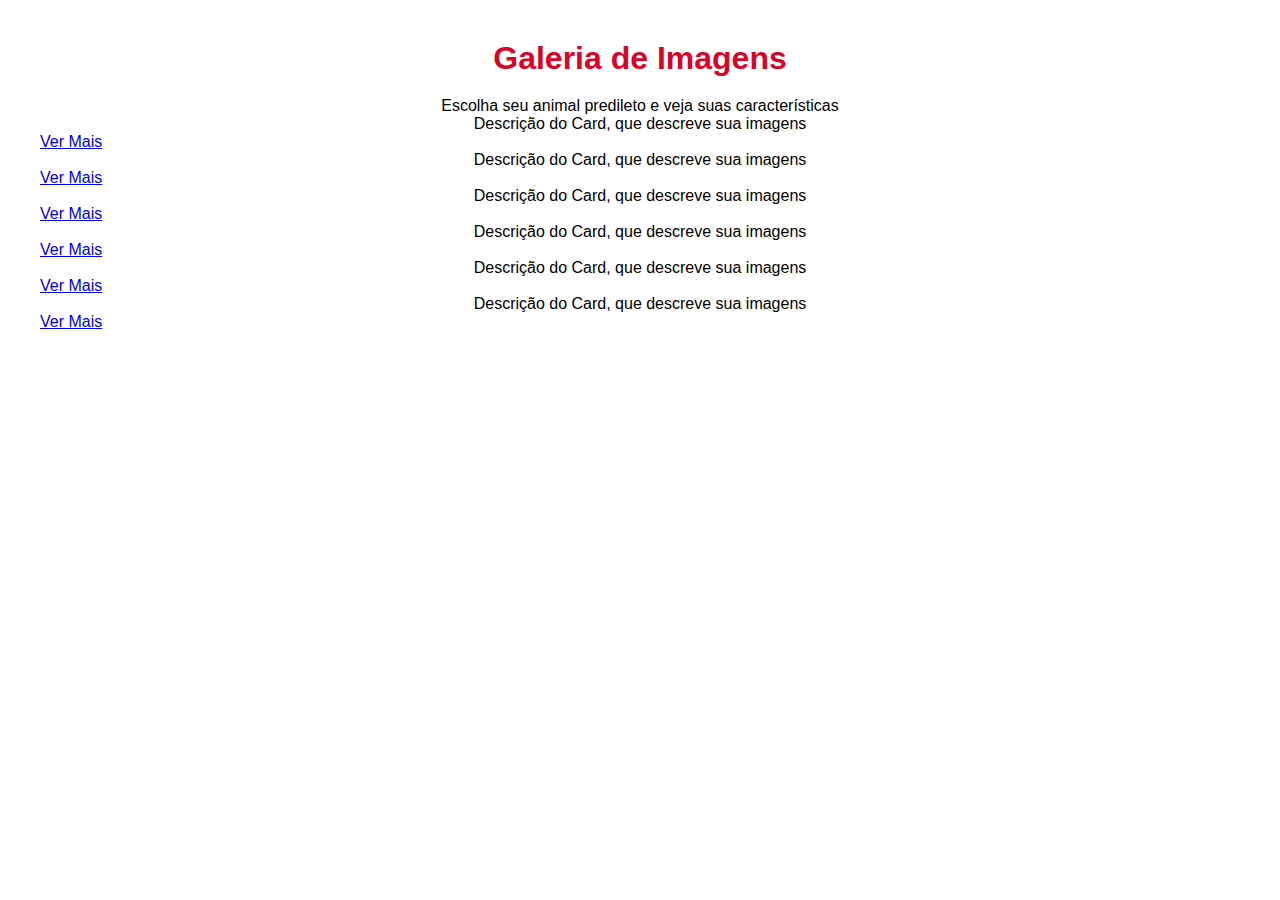
==== projeto_pratico/index.html @ 9f652b29 "estruturando projeto pratico" ====
<!DOCTYPE html>
<html lang="en">
	<head>
		<meta charset="UTF-8" />
		<meta http-equiv="X-UA-Compatible" content="IE=edge" />
		<meta name="viewport" content="width=device-width, initial-scale=1.0" />
		<title>Projeto Pratico</title>
		<link rel="stylesheet" href="css/main.css" />
	</head>
	<body>
		<h1>Galeria de Imagens</h1>
		<p>Escolha seu animal predileto e veja suas características</p>
		<div class="container">
			<div class="card">
				<div class="card__image"></div>
				<div class="card__description">
					<p>Descrição do Card, que descreve sua imagens</p>
					<a href="#" class="card__btn">Ver Mais</a>
				</div>
			</div>
			<div class="card">
				<div class="card__image"></div>
				<div class="card__description">
					<p>Descrição do Card, que descreve sua imagens</p>
					<a href="#" class="card__btn">Ver Mais</a>
				</div>
			</div>
			<div class="card">
				<div class="card__image"></div>
				<div class="card__description">
					<p>Descrição do Card, que descreve sua imagens</p>
					<a href="#" class="card__btn">Ver Mais</a>
				</div>
			</div>
			<div class="card">
				<div class="card__image"></div>
				<div class="card__description">
					<p>Descrição do Card, que descreve sua imagens</p>
					<a href="#" class="card__btn">Ver Mais</a>
				</div>
			</div>
			<div class="card">
				<div class="card__image"></div>
				<div class="card__description">
					<p>Descrição do Card, que descreve sua imagens</p>
					<a href="#" class="card__btn">Ver Mais</a>
				</div>
			</div>
			<div class="card">
				<div class="card__image"></div>
				<div class="card__description">
					<p>Descrição do Card, que descreve sua imagens</p>
					<a href="#" class="card__btn">Ver Mais</a>
				</div>
			</div>
		</div>
	</body>
</html>
---- projeto_pratico/css/main.css ----
/*
   ? RESET CSS
*/
* {
	margin: 0;
	padding: 0;
	box-sizing: border-box;
	font-family: Arial, Helvetica, sans-serif;
}

:root {
	--red: #d90429;

	font-size: 62.5%;
}

body {
	font-size: 1.6rem;
}

/*
   [] Cabeçalho
*/

h1,
p {
	text-align: center;
}
h1 {
	margin-top: 4rem;
	margin-bottom: 2rem;
	color: var(--red);
}

/*
   [] Galeria
*/

.container {
	max-width: 1200px;
	margin: 0 auto;
}
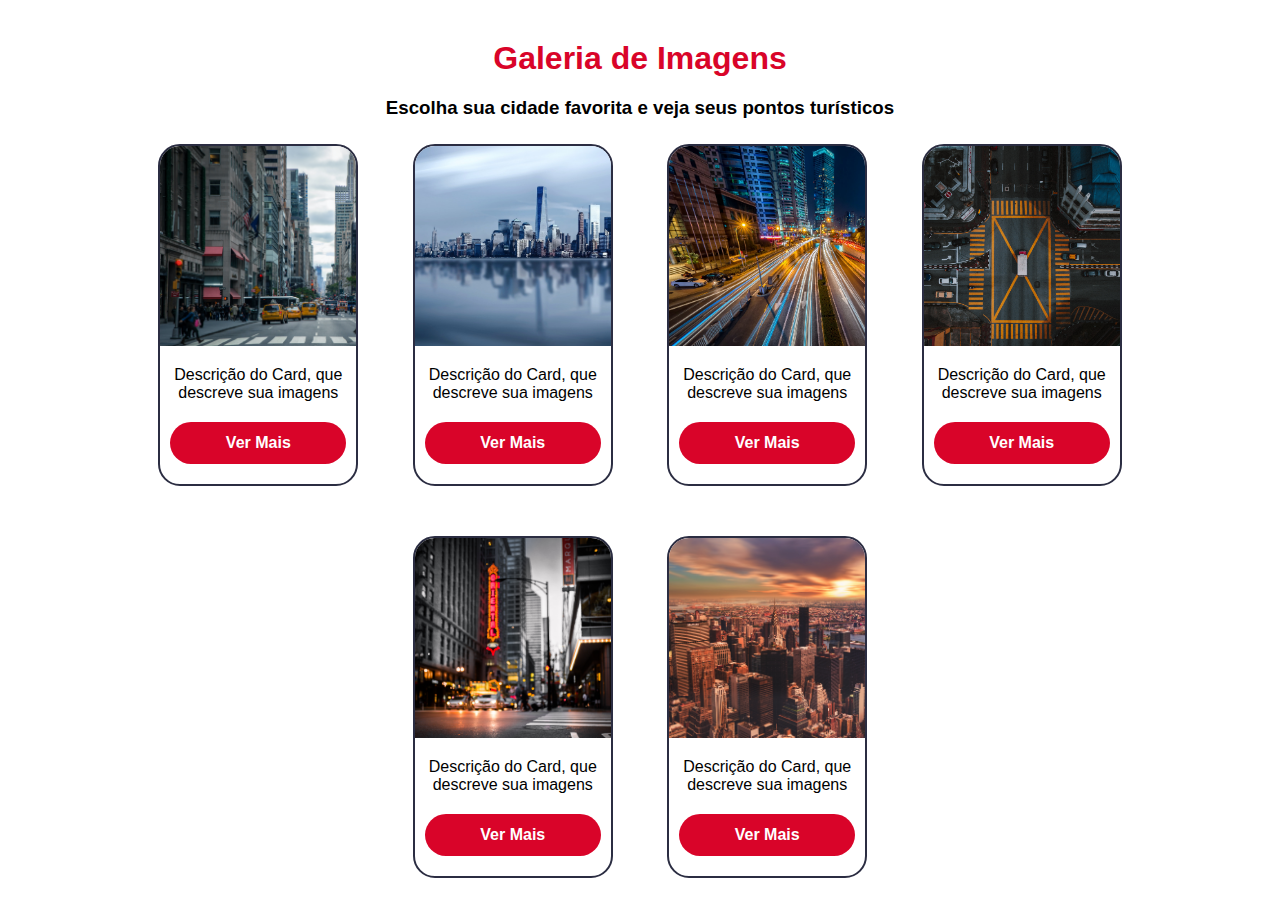
==== commit a367d45d: "curso CSS3 fundamental finalizado" ====
--- a/projeto_pratico/index.html
+++ b/projeto_pratico/index.html
@@ -9,44 +9,44 @@
 	</head>
 	<body>
 		<h1>Galeria de Imagens</h1>
-		<p>Escolha seu animal predileto e veja suas características</p>
+		<h3>Escolha sua cidade favorita e veja seus pontos turísticos</h3>
 		<div class="container">
-			<div class="card">
+			<div class="card card_1">
 				<div class="card__image"></div>
 				<div class="card__description">
 					<p>Descrição do Card, que descreve sua imagens</p>
 					<a href="#" class="card__btn">Ver Mais</a>
 				</div>
 			</div>
-			<div class="card">
+			<div class="card card_2">
 				<div class="card__image"></div>
 				<div class="card__description">
 					<p>Descrição do Card, que descreve sua imagens</p>
 					<a href="#" class="card__btn">Ver Mais</a>
 				</div>
 			</div>
-			<div class="card">
+			<div class="card card_3">
 				<div class="card__image"></div>
 				<div class="card__description">
 					<p>Descrição do Card, que descreve sua imagens</p>
 					<a href="#" class="card__btn">Ver Mais</a>
 				</div>
 			</div>
-			<div class="card">
+			<div class="card card_4">
 				<div class="card__image"></div>
 				<div class="card__description">
 					<p>Descrição do Card, que descreve sua imagens</p>
 					<a href="#" class="card__btn">Ver Mais</a>
 				</div>
 			</div>
-			<div class="card">
+			<div class="card card_5">
 				<div class="card__image"></div>
 				<div class="card__description">
 					<p>Descrição do Card, que descreve sua imagens</p>
 					<a href="#" class="card__btn">Ver Mais</a>
 				</div>
 			</div>
-			<div class="card">
+			<div class="card card_6">
 				<div class="card__image"></div>
 				<div class="card__description">
 					<p>Descrição do Card, que descreve sua imagens</p>
--- a/projeto_pratico/css/main.css
+++ b/projeto_pratico/css/main.css
@@ -10,6 +10,8 @@
 
 :root {
 	--red: #d90429;
+	--gray: #2b2d42;
+	--white: #ffffff;
 
 	font-size: 62.5%;
 }
@@ -23,7 +25,7 @@
 */
 
 h1,
-p {
+h3 {
 	text-align: center;
 }
 h1 {
@@ -39,4 +41,66 @@
 .container {
 	max-width: 1200px;
 	margin: 0 auto;
+	text-align: center;
 }
+
+.card {
+	display: inline-block;
+	width: 20rem;
+	margin: 2.5rem;
+	border: 0.2rem solid var(--gray);
+	border-radius: 2.2rem;
+}
+
+.card__image {
+	height: 20rem;
+	background-size: cover;
+	border-top-left-radius: 2rem;
+	border-top-right-radius: 2rem;
+}
+
+.card__description {
+	padding: 2rem 1rem;
+}
+
+.card_1 .card__image {
+	background-image: url('../image/city_1.jpg');
+}
+.card_2 .card__image {
+	background-image: url('../image/city_2.jpg');
+}
+.card_3 .card__image {
+	background-image: url('../image/city_3.jpg');
+}
+.card_4 .card__image {
+	background-image: url('../image/city_4.jpg');
+}
+.card_5 .card__image {
+	background-image: url('../image/city_5.jpg');
+}
+.card_6 .card__image {
+	background-image: url('../image/city_6.jpg');
+}
+
+.card__btn {
+	display: block;
+	background-color: var(--red);
+	color: var(--white);
+
+	text-decoration: none;
+	margin-top: 2rem;
+	padding: 1rem;
+
+	border: 0.2rem solid transparent;
+	border-radius: 3rem;
+
+	font-weight: bold;
+
+	transition: 0.5s ease-in-out;
+}
+
+.card__btn:hover {
+	background-color: var(--white);
+	color: var(--red);
+	border-color: var(--red);
+}
